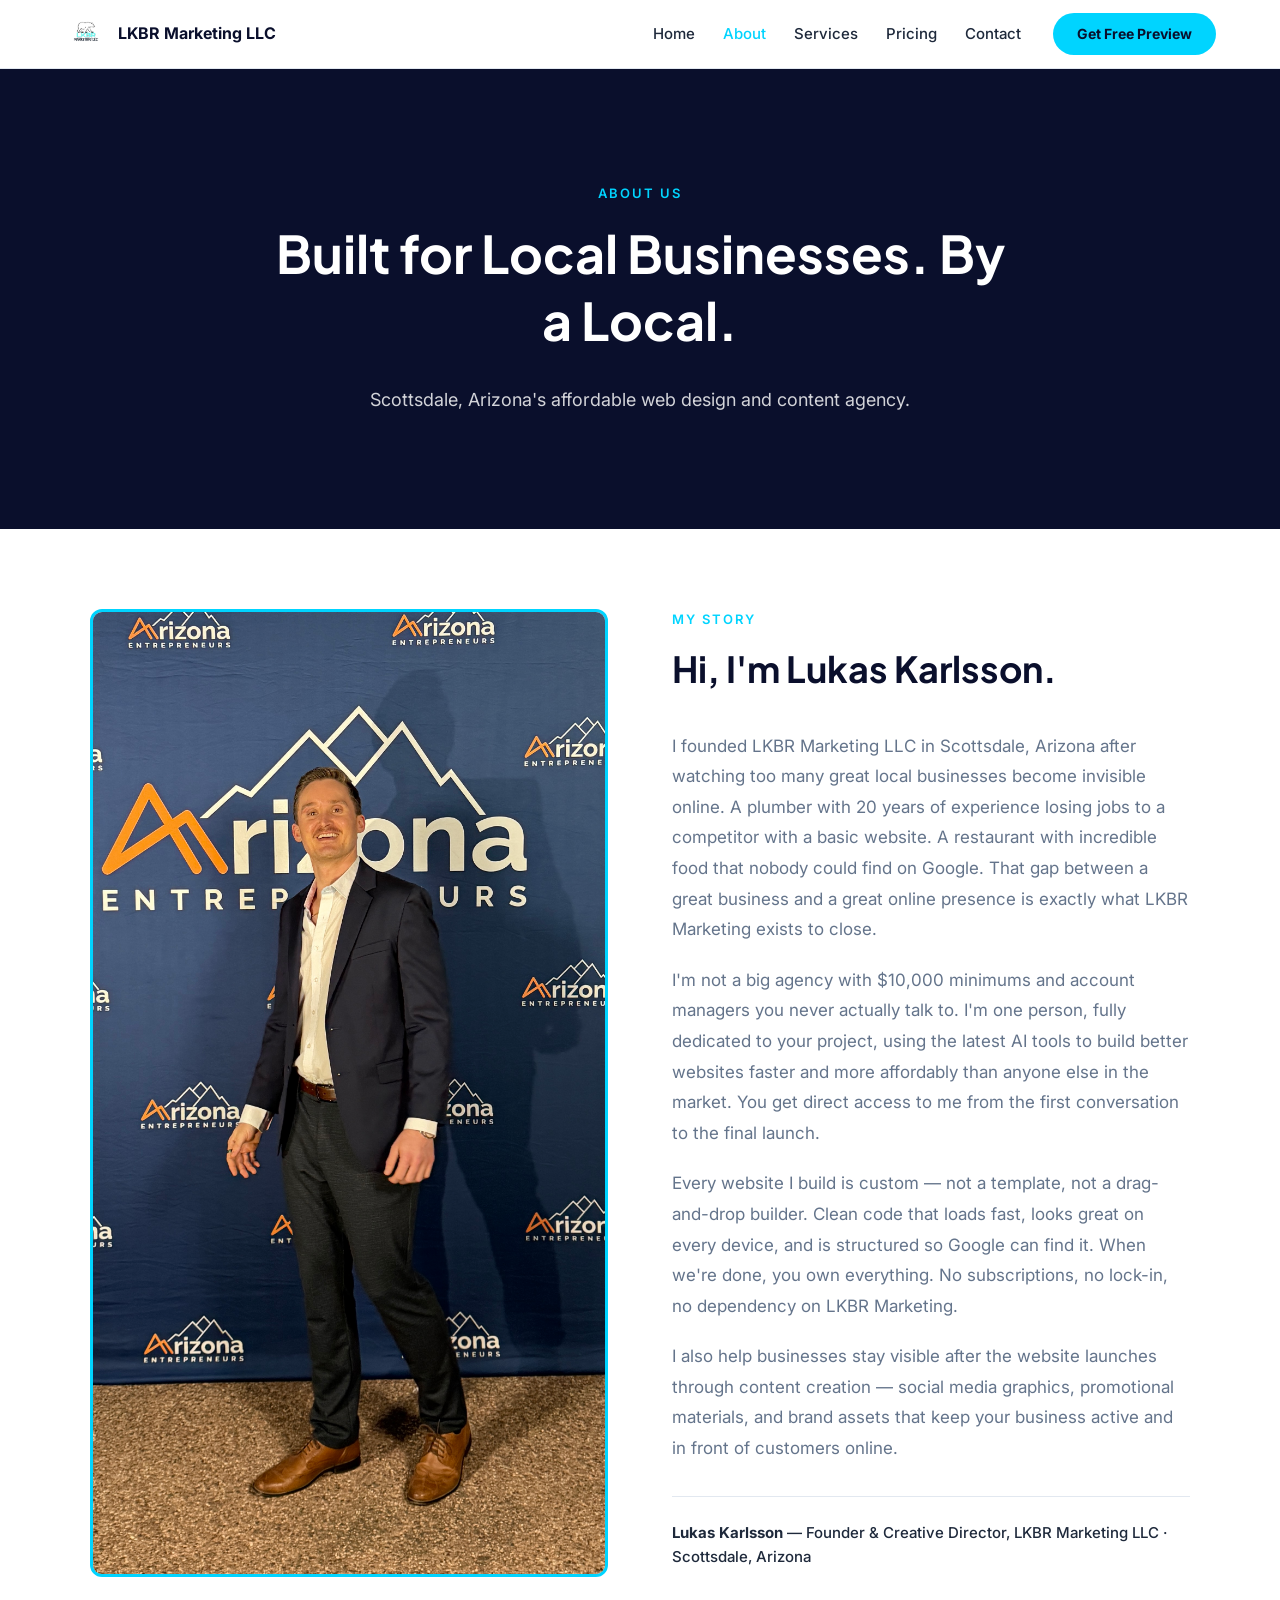
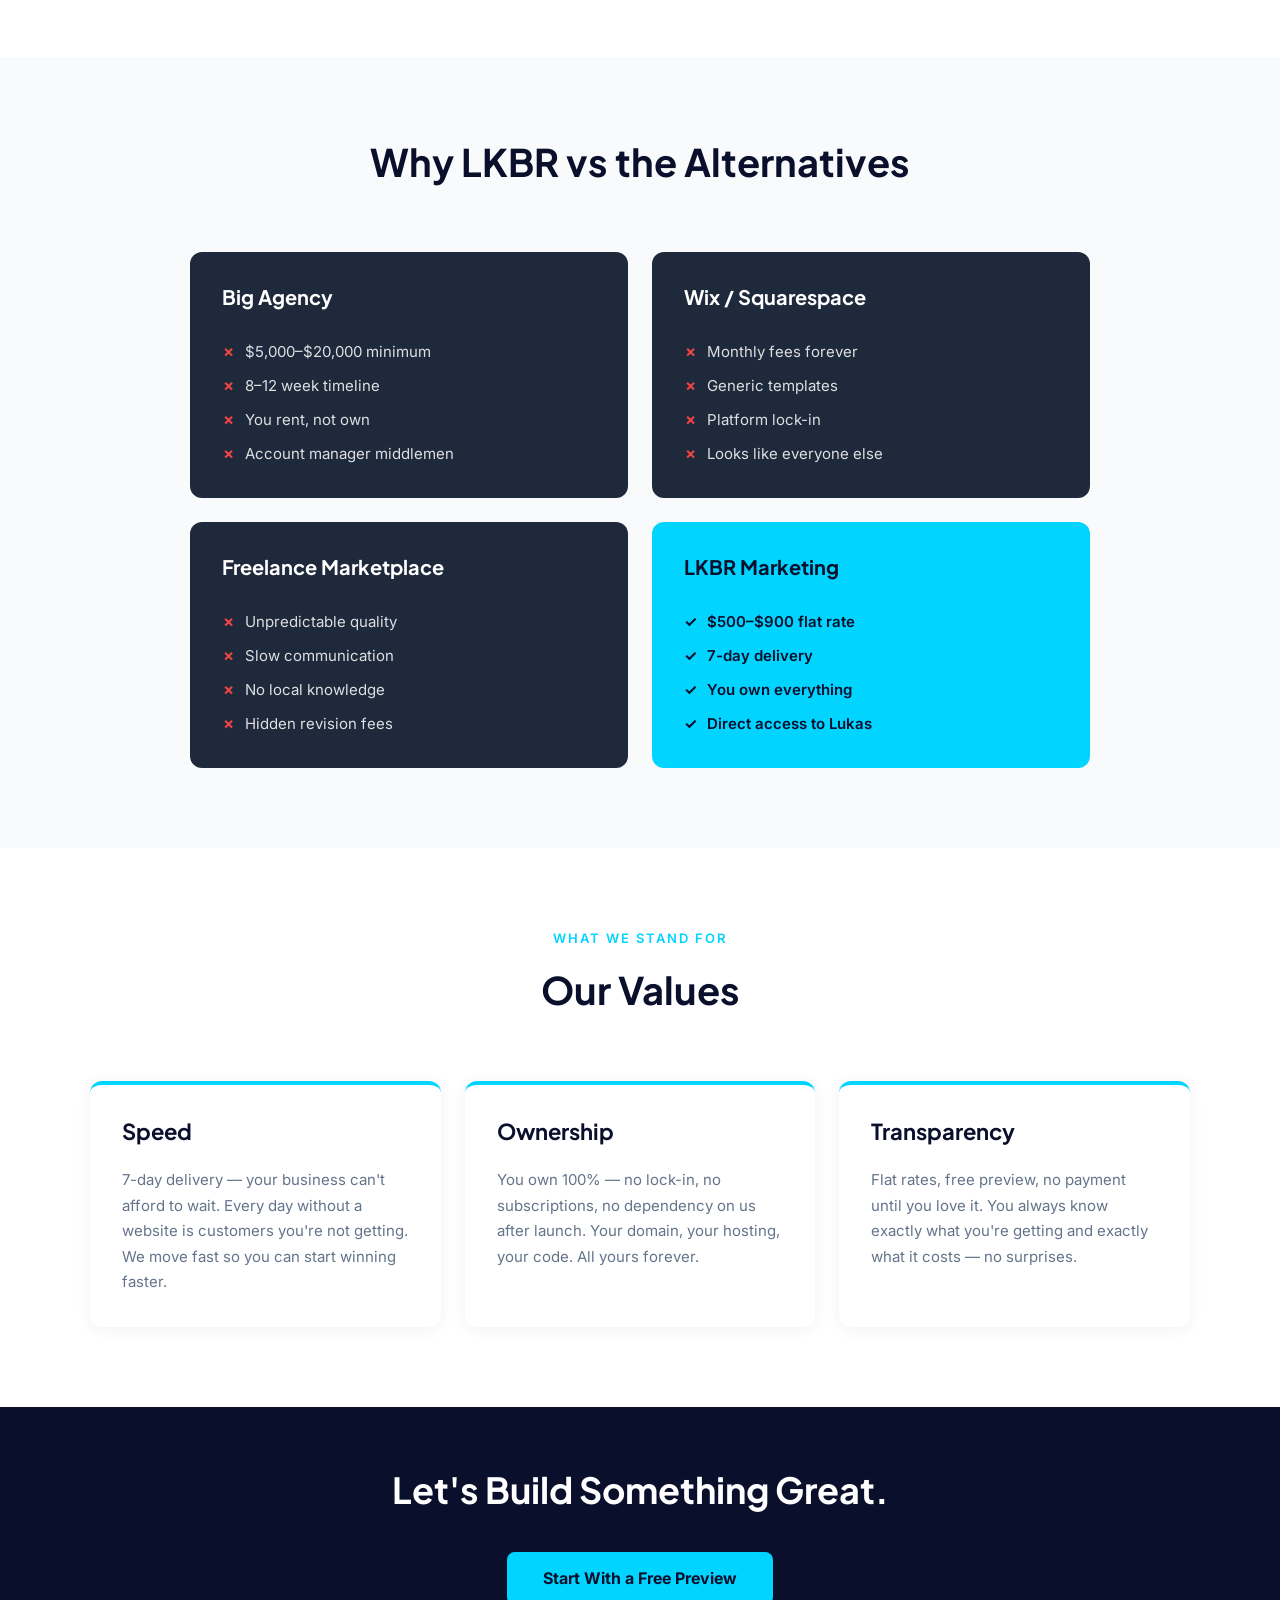
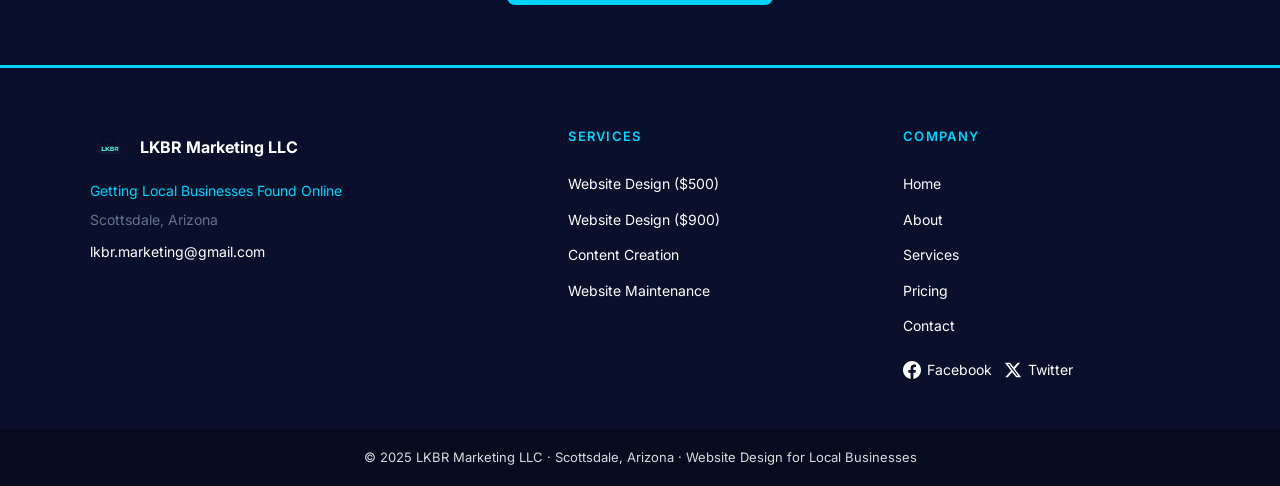
==== about.html @ f8eedea1 "LKBR Marketing site rebuild" ====
<!DOCTYPE html>
<html lang="en">
<head>
  <meta charset="UTF-8">
  <meta name="viewport" content="width=device-width, initial-scale=1.0">
  <title>About LKBR Marketing LLC | Lukas Karlsson | Website Designer Scottsdale AZ</title>
  <meta name="description" content="LKBR Marketing LLC is founded by Lukas Karlsson in Scottsdale AZ. We help local businesses get found online through professional website design starting at $500 and content creation services.">
  <meta name="keywords" content="website designer Scottsdale, local business website design Arizona, Lukas Karlsson LKBR Marketing, affordable website design small business">
  <link rel="preconnect" href="https://fonts.googleapis.com">
  <link rel="preconnect" href="https://fonts.gstatic.com" crossorigin>
  <link href="https://fonts.googleapis.com/css2?family=Plus+Jakarta+Sans:wght@700;800&family=Inter:wght@300;400;500;600;700&display=swap" rel="stylesheet">
  <link rel="stylesheet" href="style.css">
</head>
<body>

  <!-- NAV -->
  <nav class="nav">
    <div class="nav-inner">
      <a href="index.html" class="nav-brand">
        <img src="LKBR Marketing LLC Official Logo.png" height="44" alt="LKBR Marketing LLC Logo">
        <span>LKBR Marketing LLC</span>
      </a>
      <ul class="nav-links">
        <li><a href="index.html">Home</a></li>
        <li><a href="about.html">About</a></li>
        <li><a href="services.html">Services</a></li>
        <li><a href="pricing.html">Pricing</a></li>
        <li><a href="contact.html">Contact</a></li>
      </ul>
      <a href="contact.html" class="nav-cta">Get Free Preview</a>
      <button class="hamburger" aria-label="Open navigation menu">
        <span></span><span></span><span></span>
      </button>
    </div>
  </nav>

  <!-- MOBILE OVERLAY -->
  <div class="mobile-overlay" id="mobileOverlay" role="dialog" aria-modal="true">
    <button class="overlay-close" id="overlayClose" aria-label="Close menu">&times;</button>
    <ul class="overlay-links">
      <li><a href="index.html">Home</a></li>
      <li><a href="about.html">About</a></li>
      <li><a href="services.html">Services</a></li>
      <li><a href="pricing.html">Pricing</a></li>
      <li><a href="contact.html">Contact</a></li>
    </ul>
  </div>

  <!-- HERO -->
  <section class="hero-inner">
    <div class="hero-bg-img" style="background-image:url('https://images.unsplash.com/photo-1551288049-bebda4e38f71?w=1200&q=80');"></div>
    <div class="hero-content">
      <span class="eyebrow fade-in">About Us</span>
      <h1 class="fade-in">Built for Local Businesses. By a Local.</h1>
      <p class="hero-sub fade-in">Scottsdale, Arizona's affordable web design and content agency.</p>
    </div>
  </section>

  <!-- LUKAS STORY -->
  <section class="section-story">
    <div class="story-grid">
      <div class="fade-in">
        <img src="IMG_9711.jpg" alt="Lukas Karlsson — Founder of LKBR Marketing LLC, Scottsdale AZ" class="story-img">
      </div>
      <div class="story-content fade-in">
        <span class="eyebrow">My Story</span>
        <h2>Hi, I'm Lukas Karlsson.</h2>
        <p>I founded LKBR Marketing LLC in Scottsdale, Arizona after watching too many great local businesses become invisible online. A plumber with 20 years of experience losing jobs to a competitor with a basic website. A restaurant with incredible food that nobody could find on Google. That gap between a great business and a great online presence is exactly what LKBR Marketing exists to close.</p>
        <p>I'm not a big agency with $10,000 minimums and account managers you never actually talk to. I'm one person, fully dedicated to your project, using the latest AI tools to build better websites faster and more affordably than anyone else in the market. You get direct access to me from the first conversation to the final launch.</p>
        <p>Every website I build is custom &mdash; not a template, not a drag-and-drop builder. Clean code that loads fast, looks great on every device, and is structured so Google can find it. When we're done, you own everything. No subscriptions, no lock-in, no dependency on LKBR Marketing.</p>
        <p>I also help businesses stay visible after the website launches through content creation &mdash; social media graphics, promotional materials, and brand assets that keep your business active and in front of customers online.</p>
        <div class="story-byline">
          <strong>Lukas Karlsson</strong> &mdash; Founder &amp; Creative Director, LKBR Marketing LLC &middot; Scottsdale, Arizona
        </div>
      </div>
    </div>
  </section>

  <!-- WHY LKBR -->
  <section class="section-why">
    <div class="section-header fade-in">
      <h2>Why LKBR vs the Alternatives</h2>
    </div>
    <div class="why-grid">
      <div class="why-card why-card-dark fade-in">
        <h3>Big Agency</h3>
        <ul class="why-list">
          <li class="badge-x">$5,000&ndash;$20,000 minimum</li>
          <li class="badge-x">8&ndash;12 week timeline</li>
          <li class="badge-x">You rent, not own</li>
          <li class="badge-x">Account manager middlemen</li>
        </ul>
      </div>
      <div class="why-card why-card-dark fade-in">
        <h3>Wix / Squarespace</h3>
        <ul class="why-list">
          <li class="badge-x">Monthly fees forever</li>
          <li class="badge-x">Generic templates</li>
          <li class="badge-x">Platform lock-in</li>
          <li class="badge-x">Looks like everyone else</li>
        </ul>
      </div>
      <div class="why-card why-card-dark fade-in">
        <h3>Freelance Marketplace</h3>
        <ul class="why-list">
          <li class="badge-x">Unpredictable quality</li>
          <li class="badge-x">Slow communication</li>
          <li class="badge-x">No local knowledge</li>
          <li class="badge-x">Hidden revision fees</li>
        </ul>
      </div>
      <div class="why-card why-card-highlight fade-in">
        <h3>LKBR Marketing</h3>
        <ul class="why-list">
          <li class="badge-check">$500&ndash;$900 flat rate</li>
          <li class="badge-check">7-day delivery</li>
          <li class="badge-check">You own everything</li>
          <li class="badge-check">Direct access to Lukas</li>
        </ul>
      </div>
    </div>
  </section>

  <!-- VALUES -->
  <section class="section-values">
    <div class="section-header fade-in">
      <span class="eyebrow">What We Stand For</span>
      <h2 style="font-size:38px;color:var(--navy);">Our Values</h2>
    </div>
    <div class="values-grid">
      <div class="value-card fade-in">
        <h3>Speed</h3>
        <p>7-day delivery &mdash; your business can't afford to wait. Every day without a website is customers you're not getting. We move fast so you can start winning faster.</p>
      </div>
      <div class="value-card fade-in">
        <h3>Ownership</h3>
        <p>You own 100% &mdash; no lock-in, no subscriptions, no dependency on us after launch. Your domain, your hosting, your code. All yours forever.</p>
      </div>
      <div class="value-card fade-in">
        <h3>Transparency</h3>
        <p>Flat rates, free preview, no payment until you love it. You always know exactly what you're getting and exactly what it costs &mdash; no surprises.</p>
      </div>
    </div>
  </section>

  <!-- PAGE CTA -->
  <section class="section-page-cta">
    <h2 class="fade-in">Let's Build Something Great.</h2>
    <a href="contact.html" class="btn btn-primary fade-in" style="font-size:16px;padding:14px 36px;border-radius:8px;">Start With a Free Preview</a>
  </section>

  <!-- FOOTER -->
  <footer class="footer">
    <div class="footer-top">
      <div class="footer-inner">
        <div class="footer-col">
          <div class="footer-brand">
            <img src="LKBR Marketing LLC Official Logo.png" height="40" alt="LKBR Marketing LLC">
            <span>LKBR Marketing LLC</span>
          </div>
          <p class="footer-tagline">Getting Local Businesses Found Online</p>
          <p class="footer-location">Scottsdale, Arizona</p>
          <a href="mailto:lkbr.marketing@gmail.com" class="footer-email">lkbr.marketing@gmail.com</a>
        </div>
        <div class="footer-col">
          <h4 class="footer-heading">Services</h4>
          <ul class="footer-links">
            <li><a href="pricing.html">Website Design ($500)</a></li>
            <li><a href="pricing.html">Website Design ($900)</a></li>
            <li><a href="services.html">Content Creation</a></li>
            <li><a href="services.html">Website Maintenance</a></li>
          </ul>
        </div>
        <div class="footer-col">
          <h4 class="footer-heading">Company</h4>
          <ul class="footer-links">
            <li><a href="index.html">Home</a></li>
            <li><a href="about.html">About</a></li>
            <li><a href="services.html">Services</a></li>
            <li><a href="pricing.html">Pricing</a></li>
            <li><a href="contact.html">Contact</a></li>
          </ul>
          <div class="footer-social">
            <a href="https://facebook.com/lkbrmarketing" target="_blank" rel="noopener" class="social-link">
              <svg viewBox="0 0 24 24" aria-hidden="true"><path d="M24 12.073c0-6.627-5.373-12-12-12s-12 5.373-12 12c0 5.99 4.388 10.954 10.125 11.854v-8.385H7.078v-3.47h3.047V9.43c0-3.007 1.792-4.669 4.533-4.669 1.312 0 2.686.235 2.686.235v2.953H15.83c-1.491 0-1.956.925-1.956 1.874v2.25h3.328l-.532 3.47h-2.796v8.385C19.612 23.027 24 18.062 24 12.073z"/></svg>
              Facebook
            </a>
            <a href="https://twitter.com/lkbrmarketing" target="_blank" rel="noopener" class="social-link">
              <svg viewBox="0 0 24 24" aria-hidden="true"><path d="M18.244 2.25h3.308l-7.227 8.26 8.502 11.24H16.17l-5.214-6.817L4.99 21.75H1.68l7.73-8.835L1.254 2.25H8.08l4.713 6.231zm-1.161 17.52h1.833L7.084 4.126H5.117z"/></svg>
              Twitter
            </a>
          </div>
        </div>
      </div>
    </div>
    <div class="footer-bottom">
      <p>&copy; 2025 LKBR Marketing LLC &middot; Scottsdale, Arizona &middot; Website Design for Local Businesses</p>
    </div>
  </footer>

  <!-- BACK TO TOP -->
  <button class="back-to-top" aria-label="Back to top">&#8679;</button>

  <script src="script.js"></script>
</body>
</html>
---- style.css ----
/* ============================================================
   LKBR Marketing LLC — Main Stylesheet
   ============================================================ */

/* Google Fonts */
@import url('https://fonts.googleapis.com/css2?family=Plus+Jakarta+Sans:wght@700;800&family=Inter:wght@300;400;500;600;700&display=swap');

/* ============================================================
   CSS Custom Properties
   ============================================================ */
:root {
  --navy: #0a0f2c;
  --navy-dark: #060b1f;
  --cyan: #00d4ff;
  --cyan-dark: #00b8d9;
  --white: #ffffff;
  --light-gray: #f8fafc;
  --body-text: #1e293b;
  --muted: #64748b;
  --gold: #f59e0b;
  --green: #10b981;
  --border: #e2e8f0;
  --red: #ef4444;

  --font-heading: 'Plus Jakarta Sans', sans-serif;
  --font-body: 'Inter', sans-serif;

  --section-padding: 80px 24px;
  --section-padding-mobile: 48px 20px;
  --max-width: 1100px;
  --radius: 12px;
  --radius-sm: 8px;

  --transition: 0.2s ease;
  --transition-slow: 0.6s ease;
}

/* ============================================================
   Reset & Base
   ============================================================ */
*, *::before, *::after {
  box-sizing: border-box;
  margin: 0;
  padding: 0;
  -webkit-font-smoothing: antialiased;
}

html {
  scroll-behavior: smooth;
}

body {
  font-family: var(--font-body);
  color: var(--body-text);
  line-height: 1.6;
  -webkit-font-smoothing: antialiased;
  overflow-x: hidden;
}

body.nav-open {
  overflow: hidden;
}

img {
  max-width: 100%;
  display: block;
}

a {
  text-decoration: none;
  color: inherit;
}

ul {
  list-style: none;
}

button {
  cursor: pointer;
  border: none;
  background: none;
  font-family: inherit;
}

/* ============================================================
   Typography
   ============================================================ */
h1, h2, h3, h4, h5, h6 {
  font-family: var(--font-heading);
  font-weight: 700;
  line-height: 1.25;
  overflow: visible;
}

h1, h2, h3, h4 {
  overflow: visible !important;
  padding-bottom: 10px !important;
  line-height: 1.3 !important;
}

/* ============================================================
   Utilities
   ============================================================ */
.container {
  max-width: var(--max-width);
  margin: 0 auto;
  width: 100%;
}

.eyebrow {
  display: block;
  font-family: var(--font-body);
  font-size: 13px;
  font-weight: 600;
  letter-spacing: 0.15em;
  text-transform: uppercase;
  color: var(--cyan);
  margin-bottom: 16px;
}

.text-center { text-align: center; }

/* ============================================================
   Fade-in Animation
   ============================================================ */
.fade-in {
  opacity: 0;
  transform: translateY(30px);
  transition: opacity var(--transition-slow), transform var(--transition-slow);
}

.fade-in.visible {
  opacity: 1;
  transform: translateY(0);
}

/* ============================================================
   Buttons
   ============================================================ */
.btn {
  display: inline-flex;
  align-items: center;
  justify-content: center;
  gap: 8px;
  font-family: var(--font-body);
  font-weight: 700;
  font-size: 15px;
  padding: 12px 28px;
  border-radius: 50px;
  border: none;
  cursor: pointer;
  transition: background var(--transition), transform var(--transition), color var(--transition);
  white-space: nowrap;
}

.btn:hover {
  transform: scale(1.02);
}

.btn-primary {
  background: var(--cyan);
  color: var(--navy);
}

.btn-primary:hover {
  background: var(--cyan-dark);
}

.btn-outline-white {
  background: transparent;
  color: var(--white);
  border: 2px solid var(--white);
}

.btn-outline-white:hover {
  background: rgba(255,255,255,0.1);
}

.btn-dark {
  background: var(--navy);
  color: var(--white);
}

.btn-dark:hover {
  background: #151c40;
}

.btn-gold {
  background: var(--gold);
  color: var(--navy);
}

.btn-gold:hover {
  background: #d97706;
}

.btn-block {
  display: flex;
  width: 100%;
  border-radius: var(--radius-sm);
  padding: 14px 24px;
}

/* ============================================================
   Navigation
   ============================================================ */
.nav {
  position: sticky;
  top: 0;
  z-index: 1000;
  background: var(--white);
  border-bottom: 1px solid var(--border);
}

.nav-inner {
  max-width: 1200px;
  margin: 0 auto;
  padding: 0 24px;
  height: 68px;
  display: flex;
  align-items: center;
  gap: 32px;
}

.nav-brand {
  display: flex;
  align-items: center;
  gap: 10px;
  flex-shrink: 0;
  text-decoration: none;
}

.nav-brand img {
  height: 44px;
  width: auto;
  object-fit: contain;
}

.nav-brand span {
  font-family: var(--font-body);
  font-weight: 700;
  font-size: 16px;
  color: var(--navy);
  white-space: nowrap;
}

.nav-links {
  display: flex;
  align-items: center;
  gap: 28px;
  margin-left: auto;
  list-style: none;
}

.nav-links a {
  font-size: 15px;
  font-weight: 500;
  color: var(--body-text);
  transition: color var(--transition);
  position: relative;
}

.nav-links a:hover,
.nav-links a.active {
  color: var(--cyan);
}

.nav-cta {
  background: var(--cyan);
  color: var(--navy);
  font-weight: 700;
  font-size: 14px;
  padding: 10px 24px;
  border-radius: 50px;
  transition: background var(--transition), transform var(--transition);
  flex-shrink: 0;
  white-space: nowrap;
}

.nav-cta:hover {
  background: var(--cyan-dark);
  transform: scale(1.02);
}

.hamburger {
  display: none;
  flex-direction: column;
  gap: 5px;
  padding: 4px;
  cursor: pointer;
  margin-left: auto;
  background: none;
  border: none;
}

.hamburger span {
  display: block;
  width: 24px;
  height: 2px;
  background: var(--navy);
  border-radius: 2px;
  transition: var(--transition);
}

/* ============================================================
   Mobile Overlay
   ============================================================ */
.mobile-overlay {
  position: fixed;
  inset: 0;
  background: var(--navy);
  z-index: 9999;
  display: flex;
  flex-direction: column;
  align-items: center;
  justify-content: center;
  opacity: 0;
  pointer-events: none;
  transition: opacity 0.3s ease;
}

.mobile-overlay.open {
  opacity: 1;
  pointer-events: all;
}

.overlay-close {
  position: absolute;
  top: 24px;
  right: 24px;
  color: var(--white);
  font-size: 28px;
  background: none;
  border: none;
  cursor: pointer;
  line-height: 1;
  font-family: var(--font-body);
  padding: 8px;
  transition: opacity var(--transition);
}

.overlay-close:hover {
  opacity: 0.7;
}

.overlay-links {
  list-style: none;
  display: flex;
  flex-direction: column;
  align-items: center;
  gap: 32px;
}

.overlay-links a {
  font-family: var(--font-heading);
  font-size: 28px;
  font-weight: 700;
  color: var(--white);
  text-decoration: none;
  transition: color var(--transition);
}

.overlay-links a:hover {
  color: var(--cyan);
}

/* ============================================================
   Footer
   ============================================================ */
.footer {
  background: var(--navy);
}

.footer-top {
  border-top: 3px solid var(--cyan);
  padding: 60px 24px 48px;
}

.footer-inner {
  max-width: var(--max-width);
  margin: 0 auto;
  display: grid;
  grid-template-columns: 1.5fr 1fr 1fr;
  gap: 48px;
}

.footer-brand {
  display: flex;
  align-items: center;
  gap: 10px;
  margin-bottom: 12px;
}

.footer-brand img {
  height: 40px;
  width: auto;
  object-fit: contain;
}

.footer-brand span {
  font-family: var(--font-body);
  font-weight: 700;
  color: var(--white);
  font-size: 16px;
}

.footer-tagline {
  color: var(--cyan);
  font-size: 14px;
  margin-bottom: 6px;
}

.footer-location {
  color: var(--muted);
  font-size: 14px;
  margin-bottom: 8px;
}

.footer-email {
  color: var(--white);
  font-size: 14px;
  transition: color var(--transition);
}

.footer-email:hover {
  color: var(--cyan);
}

.footer-heading {
  font-family: var(--font-body);
  font-size: 13px;
  font-weight: 600;
  letter-spacing: 0.1em;
  text-transform: uppercase;
  color: var(--cyan);
  margin-bottom: 16px;
}

.footer-links {
  list-style: none;
  display: flex;
  flex-direction: column;
  gap: 10px;
}

.footer-links a {
  color: var(--white);
  font-size: 14px;
  transition: color var(--transition);
}

.footer-links a:hover {
  color: var(--cyan);
}

.footer-social {
  display: flex;
  gap: 12px;
  margin-top: 20px;
}

.social-link {
  display: flex;
  align-items: center;
  gap: 6px;
  color: var(--white);
  font-size: 14px;
  transition: color var(--transition);
}

.social-link:hover {
  color: var(--cyan);
}

.social-link svg {
  width: 18px;
  height: 18px;
  fill: currentColor;
}

.footer-bottom {
  background: var(--navy-dark);
  padding: 18px 24px;
  text-align: center;
}

.footer-bottom p {
  color: var(--white);
  font-size: 13px;
  opacity: 0.85;
}

/* ============================================================
   Back to Top
   ============================================================ */
.back-to-top {
  position: fixed;
  bottom: 32px;
  right: 32px;
  width: 44px;
  height: 44px;
  background: var(--cyan);
  border-radius: 50%;
  display: flex;
  align-items: center;
  justify-content: center;
  cursor: pointer;
  opacity: 0;
  pointer-events: none;
  transition: opacity 0.3s, transform var(--transition);
  z-index: 999;
  border: none;
  color: var(--navy);
  font-size: 20px;
  box-shadow: 0 4px 16px rgba(0,212,255,0.4);
}

.back-to-top.visible {
  opacity: 1;
  pointer-events: auto;
}

.back-to-top:hover {
  transform: translateY(-3px);
}

/* ============================================================
   Hero — Home (100vh)
   ============================================================ */
.hero-home {
  min-height: 100vh;
  display: flex;
  align-items: center;
  justify-content: center;
  position: relative;
  overflow: visible;
}

.hero-home .hero-bg {
  position: absolute;
  inset: 0;
  background-image: url('https://images.unsplash.com/photo-1460925895917-afdab827c52f?w=1600&q=80');
  background-size: cover;
  background-position: center;
  z-index: 0;
}

.hero-home .hero-overlay {
  position: absolute;
  inset: 0;
  background: rgba(10, 15, 44, 0.75);
  z-index: 1;
}

.hero-home .hero-content {
  position: relative;
  z-index: 2;
  max-width: 800px;
  text-align: center;
  padding: 0 24px 20px;
  width: 100%;
  overflow: visible;
}

.hero-home h1 {
  font-size: 58px;
  color: var(--white);
  line-height: 1.3;
  margin-bottom: 24px;
  overflow: visible;
  padding-bottom: 10px;
}

.hero-home .hero-sub {
  font-size: 20px;
  color: var(--white);
  line-height: 1.7;
  max-width: 600px;
  margin: 0 auto 36px;
  opacity: 0.92;
}

.hero-buttons {
  display: flex;
  gap: 16px;
  justify-content: center;
  flex-wrap: wrap;
  margin-bottom: 40px;
}

.hero-trust {
  display: flex;
  gap: 24px;
  justify-content: center;
  flex-wrap: wrap;
}

.trust-item {
  display: flex;
  align-items: center;
  gap: 6px;
  color: var(--white);
  font-size: 14px;
  opacity: 0.9;
}

.trust-item::before {
  content: '✓';
  color: var(--cyan);
  font-weight: 700;
  font-size: 15px;
}

/* ============================================================
   Hero — Inner Pages (460px)
   ============================================================ */
.hero-inner {
  height: 460px;
  display: flex;
  align-items: center;
  justify-content: center;
  position: relative;
  overflow: visible;
  background: var(--navy);
}

.hero-inner .hero-bg-img {
  position: absolute;
  inset: 0;
  background-size: cover;
  background-position: center;
  z-index: 0;
  opacity: 0.15;
}

.hero-inner .hero-dot-pattern {
  position: absolute;
  inset: 0;
  z-index: 0;
  background-image: radial-gradient(circle, rgba(0,212,255,0.25) 1px, transparent 1px);
  background-size: 32px 32px;
}

.hero-inner .hero-content {
  position: relative;
  z-index: 2;
  text-align: center;
  padding: 0 24px;
  max-width: 800px;
  width: 100%;
}

.hero-inner h1 {
  font-size: 52px;
  color: var(--white);
  margin-bottom: 20px;
}

.hero-inner .hero-sub {
  font-size: 18px;
  color: rgba(255,255,255,0.82);
  line-height: 1.7;
  max-width: 640px;
  margin: 0 auto;
}

/* ============================================================
   Problem Section
   ============================================================ */
.section-problem {
  background: var(--white);
  padding: var(--section-padding);
}

.problem-grid {
  max-width: var(--max-width);
  margin: 0 auto;
  display: grid;
  grid-template-columns: 1fr 1fr;
  gap: 64px;
  align-items: center;
}

.problem-headline {
  font-size: 38px;
  color: var(--navy);
  margin-bottom: 24px;
}

.problem-text {
  color: var(--muted);
  font-size: 17px;
  line-height: 1.8;
  margin-bottom: 18px;
}

.problem-cards {
  display: flex;
  flex-direction: column;
  gap: 16px;
}

.problem-card {
  background: var(--white);
  border-left: 4px solid var(--cyan);
  padding: 20px 24px;
  border-radius: var(--radius-sm);
  box-shadow: 0 2px 12px rgba(0,0,0,0.06);
}

.problem-card strong {
  display: block;
  color: var(--body-text);
  font-size: 16px;
  margin-bottom: 6px;
}

.problem-card p {
  color: var(--muted);
  font-size: 15px;
  line-height: 1.6;
}

/* ============================================================
   Services Section (Home)
   ============================================================ */
.section-services {
  background: var(--light-gray);
  padding: var(--section-padding);
}

.section-header {
  text-align: center;
  margin-bottom: 56px;
}

.section-header h2 {
  font-size: 42px;
  color: var(--navy);
  margin-bottom: 16px;
}

.section-header p {
  color: var(--muted);
  font-size: 18px;
  max-width: 600px;
  margin: 0 auto;
  line-height: 1.7;
}

.service-cards {
  max-width: var(--max-width);
  margin: 0 auto;
  display: grid;
  grid-template-columns: 1fr 1fr;
  gap: 32px;
}

.service-card {
  background: var(--white);
  border: 1px solid var(--border);
  border-radius: var(--radius);
  padding: 40px;
  display: flex;
  flex-direction: column;
}

.service-card-cyan {
  border-top: 4px solid var(--cyan);
}

.service-card-gold {
  border-top: 4px solid var(--gold);
}

.service-icon {
  width: 56px;
  height: 56px;
  margin-bottom: 24px;
  display: flex;
  align-items: center;
  justify-content: center;
}

.icon-laptop {
  width: 48px;
  height: 36px;
  border: 3px solid var(--cyan);
  border-radius: 4px;
  position: relative;
  background: transparent;
}

.icon-laptop::after {
  content: '';
  position: absolute;
  bottom: -10px;
  left: 50%;
  transform: translateX(-50%);
  width: 60px;
  height: 6px;
  background: var(--cyan);
  border-radius: 3px;
}

.icon-pencil {
  width: 8px;
  height: 44px;
  background: var(--gold);
  border-radius: 4px 4px 2px 2px;
  position: relative;
  transform: rotate(-30deg);
}

.icon-pencil::after {
  content: '';
  position: absolute;
  bottom: -8px;
  left: 50%;
  transform: translateX(-50%);
  border-left: 4px solid transparent;
  border-right: 4px solid transparent;
  border-top: 10px solid var(--gold);
}

.service-card h3 {
  font-size: 26px;
  color: var(--navy);
  margin-bottom: 16px;
}

.service-card .service-desc {
  color: var(--muted);
  font-size: 16px;
  line-height: 1.7;
  margin-bottom: 24px;
}

.check-list {
  list-style: none;
  display: flex;
  flex-direction: column;
  gap: 10px;
  margin-bottom: 28px;
  flex: 1;
}

.check-list li {
  display: flex;
  align-items: flex-start;
  gap: 10px;
  font-size: 15px;
  color: var(--body-text);
  line-height: 1.5;
}

.check-list li::before {
  content: '✓';
  color: var(--cyan);
  font-weight: 700;
  font-size: 14px;
  flex-shrink: 0;
  margin-top: 1px;
}

.check-list.gold-checks li::before {
  color: var(--gold);
}

.price-box {
  background: var(--navy);
  border-radius: var(--radius-sm);
  padding: 16px 24px;
  margin-bottom: 20px;
  text-align: center;
}

.price-box .price-label {
  color: var(--muted);
  font-size: 13px;
  margin-bottom: 4px;
}

.price-box .price-num {
  font-family: var(--font-heading);
  font-size: 32px;
  font-weight: 700;
  color: var(--cyan);
  line-height: 1;
}

.price-box .price-note {
  color: rgba(255,255,255,0.7);
  font-size: 13px;
  margin-top: 4px;
}

.content-note {
  background: #fefce8;
  border: 1px solid var(--gold);
  border-radius: var(--radius-sm);
  padding: 16px;
  margin-bottom: 20px;
  color: #92400e;
  font-size: 14px;
  line-height: 1.6;
}

/* ============================================================
   How It Works
   ============================================================ */
.section-how {
  background: var(--navy);
  padding: var(--section-padding);
}

.section-how .section-header h2 {
  color: var(--white);
}

.section-how .section-header p {
  color: var(--muted);
}

.steps-grid {
  max-width: var(--max-width);
  margin: 0 auto;
  display: grid;
  grid-template-columns: repeat(4, 1fr);
  gap: 24px;
}

.step-card {
  background: rgba(255,255,255,0.05);
  border: 1px solid rgba(0,212,255,0.2);
  border-radius: var(--radius);
  padding: 32px;
  text-align: center;
}

.step-num {
  font-family: var(--font-heading);
  font-size: 48px;
  font-weight: 700;
  color: var(--cyan);
  line-height: 1;
  margin-bottom: 16px;
}

.step-card h3 {
  font-size: 18px;
  color: var(--white);
  margin-bottom: 12px;
}

.step-card p {
  font-size: 15px;
  color: var(--muted);
  line-height: 1.6;
}

.how-note {
  text-align: center;
  margin-top: 40px;
  color: var(--white);
  font-style: italic;
  font-size: 16px;
  opacity: 0.85;
}

/* ============================================================
   Stats / Results
   ============================================================ */
.section-stats {
  background: var(--white);
  padding: var(--section-padding);
}

.stats-grid {
  max-width: 900px;
  margin: 0 auto;
  display: grid;
  grid-template-columns: repeat(4, 1fr);
  gap: 24px;
}

.stat-card {
  background: var(--light-gray);
  border-radius: var(--radius);
  padding: 32px 24px;
  text-align: center;
}

.stat-num {
  font-family: var(--font-heading);
  font-size: 48px;
  font-weight: 700;
  color: var(--cyan);
  line-height: 1;
  margin-bottom: 8px;
}

.stat-label {
  font-weight: 700;
  font-size: 16px;
  color: var(--navy);
  margin-bottom: 4px;
}

.stat-sub {
  font-size: 14px;
  color: var(--muted);
}

/* ============================================================
   About Strip (Home)
   ============================================================ */
.section-about-strip {
  background: var(--light-gray);
  padding: var(--section-padding);
}

.about-strip-grid {
  max-width: var(--max-width);
  margin: 0 auto;
  display: grid;
  grid-template-columns: 420px 1fr;
  gap: 60px;
  align-items: center;
}

.about-strip-img {
  width: 100%;
  max-width: 420px;
  border-radius: var(--radius);
  border: 3px solid var(--cyan);
  object-fit: cover;
  aspect-ratio: 4/5;
}

.about-strip-content h2 {
  font-size: 36px;
  color: var(--navy);
  margin-bottom: 20px;
}

.about-strip-content p {
  color: var(--muted);
  font-size: 17px;
  line-height: 1.8;
  margin-bottom: 24px;
}

.about-strip-checks {
  list-style: none;
  display: flex;
  flex-direction: column;
  gap: 10px;
  margin-bottom: 28px;
}

.about-strip-checks li {
  display: flex;
  align-items: center;
  gap: 10px;
  font-size: 15px;
  color: var(--body-text);
  font-weight: 500;
}

.about-strip-checks li::before {
  content: '✓';
  color: var(--cyan);
  font-weight: 700;
  font-size: 15px;
}

.link-arrow {
  color: var(--cyan);
  font-weight: 600;
  font-size: 15px;
  display: inline-flex;
  align-items: center;
  gap: 6px;
  transition: gap var(--transition);
}

.link-arrow:hover {
  gap: 10px;
}

/* ============================================================
   Testimonials
   ============================================================ */
.section-testimonials {
  background: var(--navy);
  padding: var(--section-padding);
}

.section-testimonials .section-header h2 {
  color: var(--white);
}

.testimonials-grid {
  max-width: var(--max-width);
  margin: 0 auto;
  display: grid;
  grid-template-columns: repeat(3, 1fr);
  gap: 24px;
}

.testimonial-card {
  background: rgba(255,255,255,0.06);
  border: 1px solid rgba(255,255,255,0.1);
  border-radius: var(--radius);
  padding: 32px;
  display: flex;
  flex-direction: column;
}

.stars {
  color: var(--gold);
  font-size: 18px;
  margin-bottom: 16px;
  letter-spacing: 2px;
}

.testimonial-quote {
  color: var(--white);
  font-style: italic;
  font-size: 16px;
  line-height: 1.7;
  flex: 1;
  margin-bottom: 24px;
}

.testimonial-author {
  display: flex;
  align-items: center;
  gap: 14px;
}

.author-avatar {
  width: 44px;
  height: 44px;
  border-radius: 50%;
  background: var(--cyan);
  display: flex;
  align-items: center;
  justify-content: center;
  font-family: var(--font-heading);
  font-weight: 700;
  font-size: 18px;
  color: var(--navy);
  flex-shrink: 0;
}

.author-name {
  font-weight: 700;
  color: var(--white);
  font-size: 15px;
}

.author-biz {
  color: var(--muted);
  font-size: 13px;
}

/* ============================================================
   Final CTA
   ============================================================ */
.section-final-cta {
  background: var(--cyan);
  padding: var(--section-padding);
  text-align: center;
}

.section-final-cta h2 {
  font-size: 42px;
  color: var(--navy);
  margin-bottom: 16px;
}

.section-final-cta p {
  color: var(--navy);
  font-size: 18px;
  margin-bottom: 36px;
  line-height: 1.6;
  max-width: 600px;
  margin-left: auto;
  margin-right: auto;
}

.section-final-cta .btn-hero {
  background: var(--navy);
  color: var(--white);
  font-size: 18px;
  padding: 18px 48px;
  border-radius: 50px;
  font-weight: 700;
  transition: background var(--transition), transform var(--transition);
}

.section-final-cta .btn-hero:hover {
  background: #151c40;
  transform: scale(1.02);
}

/* ============================================================
   About Page — Story
   ============================================================ */
.section-story {
  background: var(--white);
  padding: var(--section-padding);
}

.story-grid {
  max-width: var(--max-width);
  margin: 0 auto;
  display: grid;
  grid-template-columns: 1fr 1fr;
  gap: 64px;
  align-items: start;
}

.story-img {
  width: 100%;
  border-radius: var(--radius);
  border: 3px solid var(--cyan);
  object-fit: cover;
  min-height: 500px;
}

.story-content h2 {
  font-size: 36px;
  color: var(--navy);
  margin-bottom: 28px;
}

.story-content p {
  color: var(--muted);
  font-size: 17px;
  line-height: 1.8;
  margin-bottom: 20px;
}

.story-byline {
  margin-top: 32px;
  padding-top: 24px;
  border-top: 1px solid var(--border);
  font-size: 15px;
  color: var(--body-text);
  font-weight: 500;
}

/* ============================================================
   Why LKBR Section
   ============================================================ */
.section-why {
  background: var(--light-gray);
  padding: var(--section-padding);
}

.section-why .section-header h2 {
  font-size: 38px;
}

.why-grid {
  max-width: 900px;
  margin: 0 auto;
  display: grid;
  grid-template-columns: 1fr 1fr;
  gap: 24px;
}

.why-card {
  border-radius: var(--radius);
  padding: 32px;
}

.why-card-dark {
  background: var(--body-text);
  color: var(--white);
}

.why-card-highlight {
  background: var(--cyan);
  color: var(--navy);
}

.why-card h3 {
  font-size: 20px;
  margin-bottom: 20px;
}

.why-card-dark h3 { color: var(--white); }
.why-card-highlight h3 { color: var(--navy); }

.why-list {
  list-style: none;
  display: flex;
  flex-direction: column;
  gap: 10px;
}

.why-list li {
  display: flex;
  align-items: center;
  gap: 10px;
  font-size: 15px;
}

.why-card-dark .why-list li { color: rgba(255,255,255,0.85); }
.why-card-highlight .why-list li { color: var(--navy); font-weight: 600; }

.badge-x::before {
  content: '✗';
  color: var(--red);
  font-weight: 700;
  flex-shrink: 0;
}

.badge-check::before {
  content: '✓';
  color: var(--navy);
  font-weight: 700;
  flex-shrink: 0;
}

/* ============================================================
   Values Section
   ============================================================ */
.section-values {
  background: var(--white);
  padding: var(--section-padding);
}

.values-grid {
  max-width: var(--max-width);
  margin: 0 auto;
  display: grid;
  grid-template-columns: repeat(3, 1fr);
  gap: 24px;
}

.value-card {
  background: var(--white);
  border-top: 4px solid var(--cyan);
  border-radius: var(--radius);
  padding: 32px;
  box-shadow: 0 2px 16px rgba(0,0,0,0.06);
}

.value-card h3 {
  font-size: 22px;
  color: var(--navy);
  margin-bottom: 12px;
}

.value-card p {
  color: var(--muted);
  font-size: 15px;
  line-height: 1.7;
}

/* ============================================================
   Page-level Dark CTA
   ============================================================ */
.section-page-cta {
  background: var(--navy);
  padding: 60px 24px;
  text-align: center;
}

.section-page-cta h2 {
  font-size: 36px;
  color: var(--white);
  margin-bottom: 28px;
}

/* ============================================================
   Services Page Sections
   ============================================================ */
.section-service-detail {
  padding: var(--section-padding);
}

.section-service-detail.alt {
  background: var(--light-gray);
}

.service-detail-grid {
  max-width: var(--max-width);
  margin: 0 auto;
  display: grid;
  grid-template-columns: 1fr 1fr;
  gap: 60px;
  align-items: center;
}

.service-detail-grid.reversed {
  direction: rtl;
}

.service-detail-grid.reversed > * {
  direction: ltr;
}

.service-detail-img {
  width: 100%;
  border-radius: var(--radius);
  object-fit: cover;
  min-height: 400px;
}

.service-detail-content {
  display: flex;
  flex-direction: column;
}

.service-detail-content h2 {
  font-size: 36px;
  color: var(--navy);
  margin-bottom: 20px;
}

.service-detail-content .service-desc {
  color: var(--muted);
  font-size: 17px;
  line-height: 1.8;
  margin-bottom: 28px;
}

.pricing-card-inline {
  background: var(--navy);
  border-radius: var(--radius);
  padding: 28px;
  margin-bottom: 24px;
}

.pricing-card-inline .price-tier {
  display: flex;
  justify-content: space-between;
  align-items: center;
  padding: 12px 0;
  border-bottom: 1px solid rgba(255,255,255,0.1);
}

.pricing-card-inline .price-tier:last-child {
  border-bottom: none;
  padding-bottom: 0;
}

.pricing-card-inline .tier-name {
  color: var(--white);
  font-weight: 700;
  font-size: 16px;
}

.pricing-card-inline .tier-desc {
  color: var(--muted);
  font-size: 13px;
  margin-top: 2px;
}

.pricing-card-inline .tier-price {
  font-family: var(--font-heading);
  font-size: 36px;
  font-weight: 700;
  color: var(--cyan);
}

.content-note-yellow {
  background: #fefce8;
  border-left: 4px solid var(--gold);
  padding: 16px;
  border-radius: 4px;
  color: #92400e;
  font-size: 14px;
  line-height: 1.7;
  font-style: italic;
  margin-bottom: 24px;
}

/* ============================================================
   Maintenance Section
   ============================================================ */
.section-maintenance {
  background: var(--navy);
  padding: var(--section-padding);
  text-align: center;
}

.section-maintenance h2 {
  font-size: 36px;
  color: var(--white);
  margin-bottom: 16px;
}

.section-maintenance p {
  color: var(--muted);
  font-size: 17px;
  line-height: 1.7;
  max-width: 700px;
  margin: 0 auto 48px;
}

.maintenance-cards {
  max-width: 800px;
  margin: 0 auto 40px;
  display: grid;
  grid-template-columns: repeat(3, 1fr);
  gap: 24px;
}

.maintenance-card {
  background: var(--white);
  border-radius: var(--radius);
  padding: 28px 24px;
  text-align: center;
}

.maintenance-card h3 {
  font-size: 18px;
  color: var(--navy);
  margin-bottom: 8px;
}

.maintenance-card p {
  font-size: 14px;
  color: var(--muted);
  line-height: 1.6;
  margin-bottom: 0;
}

/* ============================================================
   Pricing Page — Cards
   ============================================================ */
.section-pricing {
  background: var(--white);
  padding: var(--section-padding);
}

.pricing-cards {
  max-width: var(--max-width);
  margin: 0 auto;
  display: grid;
  grid-template-columns: repeat(3, 1fr);
  gap: 24px;
  align-items: start;
}

.pricing-card {
  border-radius: 16px;
  padding: 40px;
  display: flex;
  flex-direction: column;
  border: 2px solid var(--border);
  position: relative;
  background: var(--white);
}

.pricing-card.featured {
  border: 3px solid var(--cyan);
}

.most-popular-badge {
  position: absolute;
  top: -14px;
  left: 50%;
  transform: translateX(-50%);
  background: var(--cyan);
  color: var(--navy);
  font-weight: 700;
  font-size: 13px;
  padding: 6px 20px;
  border-radius: 50px;
  white-space: nowrap;
}

.pricing-card h3 {
  font-size: 22px;
  color: var(--navy);
  margin-bottom: 8px;
}

.pricing-card .card-desc {
  color: var(--muted);
  font-size: 15px;
  line-height: 1.5;
  margin-bottom: 24px;
}

.pricing-divider {
  height: 1px;
  background: var(--border);
  margin-bottom: 24px;
}

.price-main {
  margin-bottom: 8px;
}

.price-amount {
  font-family: var(--font-heading);
  font-size: 56px;
  font-weight: 700;
  color: var(--navy);
  line-height: 1;
}

.price-period {
  color: var(--muted);
  font-size: 14px;
  margin-top: 4px;
}

.price-green {
  color: var(--green);
  font-size: 13px;
  font-weight: 700;
  margin-bottom: 20px;
}

.pill-badge {
  display: inline-block;
  padding: 6px 16px;
  border-radius: 50px;
  font-size: 13px;
  font-weight: 700;
  margin-bottom: 20px;
}

.pill-cyan {
  background: rgba(0,212,255,0.15);
  color: var(--cyan);
}

.pill-gold {
  background: rgba(245,158,11,0.15);
  color: var(--gold);
}

.pricing-card .check-list {
  flex: 1;
}

.pricing-card .check-list li {
  font-size: 15px;
  line-height: 1.8;
}

.card-btn {
  margin-top: auto;
  display: flex;
  width: 100%;
  border-radius: var(--radius-sm);
  padding: 16px 24px;
  font-weight: 700;
  font-size: 15px;
  justify-content: center;
  transition: background var(--transition), transform var(--transition);
  text-decoration: none;
}

.card-btn:hover {
  transform: scale(1.01);
}

.card-btn-cyan {
  background: var(--cyan);
  color: var(--navy);
}

.card-btn-cyan:hover {
  background: var(--cyan-dark);
}

.card-btn-dark {
  background: var(--navy);
  color: var(--white);
}

.card-btn-dark:hover {
  background: #151c40;
}

.card-btn-gold {
  background: var(--gold);
  color: var(--navy);
}

.card-btn-gold:hover {
  background: #d97706;
}

/* ============================================================
   Included Section (Pricing)
   ============================================================ */
.section-included {
  background: var(--light-gray);
  padding: var(--section-padding);
}

.section-included h2 {
  font-family: var(--font-heading);
  font-size: 36px;
  color: var(--navy);
  text-align: center;
  margin-bottom: 48px;
}

.included-grid {
  max-width: var(--max-width);
  margin: 0 auto;
  display: grid;
  grid-template-columns: repeat(4, 1fr);
  gap: 16px;
}

.included-item {
  background: var(--white);
  border-radius: var(--radius-sm);
  padding: 20px;
  text-align: center;
  display: flex;
  flex-direction: column;
  align-items: center;
  gap: 10px;
}

.included-icon {
  width: 36px;
  height: 36px;
  display: flex;
  align-items: center;
  justify-content: center;
}

.included-icon svg {
  width: 28px;
  height: 28px;
  fill: none;
  stroke: var(--cyan);
  stroke-width: 2;
}

.included-item span {
  font-weight: 700;
  font-size: 14px;
  color: var(--navy);
}

/* ============================================================
   FAQ (Pricing Page)
   ============================================================ */
.section-faq {
  background: var(--white);
  padding: var(--section-padding);
}

.section-faq h2 {
  font-family: var(--font-heading);
  font-size: 38px;
  color: var(--navy);
  text-align: center;
  margin-bottom: 48px;
}

.faq-list {
  max-width: 800px;
  margin: 0 auto;
}

.faq-item {
  border-bottom: 1px solid var(--border);
}

.faq-question {
  width: 100%;
  text-align: left;
  background: none;
  border: none;
  padding: 20px 0;
  display: flex;
  justify-content: space-between;
  align-items: center;
  cursor: pointer;
  font-family: var(--font-body);
  font-weight: 700;
  font-size: 17px;
  color: var(--navy);
  gap: 16px;
  line-height: 1.4;
}

.faq-question:hover {
  color: var(--cyan);
}

.faq-chevron {
  flex-shrink: 0;
  width: 20px;
  height: 20px;
  transition: transform 0.3s ease;
  color: var(--cyan);
}

.faq-item.open .faq-chevron {
  transform: rotate(180deg);
}

.faq-answer {
  max-height: 0;
  overflow: hidden;
  transition: max-height 0.35s ease;
}

.faq-answer-inner {
  padding-bottom: 20px;
  color: var(--muted);
  font-size: 16px;
  line-height: 1.8;
}

/* ============================================================
   Compare Table (Pricing)
   ============================================================ */
.section-compare {
  background: var(--navy);
  padding: var(--section-padding);
}

.section-compare h2 {
  font-family: var(--font-heading);
  font-size: 36px;
  color: var(--white);
  text-align: center;
  margin-bottom: 48px;
}

.compare-table-wrap {
  max-width: 900px;
  margin: 0 auto;
  overflow-x: auto;
}

.compare-table {
  width: 100%;
  border-collapse: collapse;
  font-size: 15px;
}

.compare-table th {
  padding: 14px 20px;
  text-align: left;
  font-family: var(--font-heading);
  font-size: 14px;
  color: var(--muted);
  border-bottom: 1px solid rgba(255,255,255,0.1);
}

.compare-table th.col-lkbr {
  color: var(--cyan);
  font-size: 16px;
}

.compare-table td {
  padding: 14px 20px;
  color: rgba(255,255,255,0.65);
  border-bottom: 1px solid rgba(255,255,255,0.06);
}

.compare-table tr:nth-child(even) td {
  background: rgba(255,255,255,0.03);
}

.compare-table td.feature-name {
  color: rgba(255,255,255,0.9);
  font-weight: 600;
}

.compare-table td.col-lkbr {
  background: rgba(0,212,255,0.12);
  color: var(--cyan);
  font-weight: 700;
}

/* ============================================================
   Contact Page
   ============================================================ */
.section-contact {
  background: var(--white);
  padding: var(--section-padding);
}

.contact-grid {
  max-width: var(--max-width);
  margin: 0 auto;
  display: grid;
  grid-template-columns: 1.1fr 1fr;
  gap: 48px;
  align-items: start;
}

/* Form */
.contact-form {
  display: flex;
  flex-direction: column;
  gap: 16px;
}

.form-row {
  display: grid;
  grid-template-columns: 1fr 1fr;
  gap: 16px;
}

.form-group {
  display: flex;
  flex-direction: column;
  gap: 6px;
}

.form-group label {
  font-size: 14px;
  font-weight: 600;
  color: var(--body-text);
}

.form-group input,
.form-group select,
.form-group textarea {
  font-family: var(--font-body);
  font-size: 15px;
  border: 1.5px solid var(--border);
  border-radius: var(--radius-sm);
  padding: 14px 16px;
  width: 100%;
  transition: border-color var(--transition);
  color: var(--body-text);
  background: var(--white);
  outline: none;
  -webkit-appearance: none;
}

.form-group input:focus,
.form-group select:focus,
.form-group textarea:focus {
  border-color: var(--cyan);
}

.form-group textarea {
  resize: vertical;
  min-height: 150px;
}

/* Service checkboxes as pill toggles */
.service-pills {
  display: flex;
  flex-wrap: wrap;
  gap: 10px;
}

.service-pill-label {
  cursor: pointer;
}

.service-pill-label input {
  display: none;
}

.pill-text {
  display: inline-block;
  padding: 8px 16px;
  border: 2px solid var(--border);
  border-radius: 50px;
  font-size: 14px;
  font-weight: 500;
  color: var(--muted);
  transition: all var(--transition);
  background: var(--white);
}

.service-pill-label input:checked + .pill-text {
  background: var(--cyan);
  border-color: var(--cyan);
  color: var(--navy);
  font-weight: 700;
}

.submit-btn {
  background: var(--cyan);
  color: var(--navy);
  font-family: var(--font-heading);
  font-weight: 700;
  font-size: 17px;
  width: 100%;
  border-radius: var(--radius-sm);
  padding: 18px;
  border: none;
  cursor: pointer;
  transition: background var(--transition), transform var(--transition);
}

.submit-btn:hover {
  background: var(--cyan-dark);
  transform: scale(1.01);
}

.form-error {
  color: var(--red);
  font-size: 14px;
  padding: 12px;
  background: #fef2f2;
  border-radius: var(--radius-sm);
  border: 1px solid #fca5a5;
  display: none;
}

.form-error.visible { display: block; }

/* Success state */
.form-success {
  text-align: center;
  padding: 48px 32px;
  display: none;
}

.form-success.visible { display: block; }

.success-icon {
  width: 64px;
  height: 64px;
  background: var(--cyan);
  border-radius: 50%;
  display: flex;
  align-items: center;
  justify-content: center;
  margin: 0 auto 24px;
  font-size: 28px;
  color: var(--navy);
}

.form-success h3 {
  font-size: 28px;
  color: var(--navy);
  margin-bottom: 12px;
}

.form-success p {
  color: var(--muted);
  font-size: 17px;
  line-height: 1.7;
  margin-bottom: 24px;
}

/* Contact info card */
.contact-info-card {
  background: var(--navy);
  border-radius: 16px;
  padding: 40px;
}

.contact-info-card h3 {
  font-size: 24px;
  color: var(--white);
  margin-bottom: 32px;
}

.next-steps {
  display: flex;
  flex-direction: column;
  gap: 24px;
  margin-bottom: 36px;
}

.next-step {
  display: flex;
  gap: 16px;
  align-items: flex-start;
}

.step-circle {
  width: 36px;
  height: 36px;
  border-radius: 50%;
  background: var(--cyan);
  display: flex;
  align-items: center;
  justify-content: center;
  font-family: var(--font-heading);
  font-weight: 700;
  font-size: 14px;
  color: var(--navy);
  flex-shrink: 0;
}

.next-step-text h4 {
  color: var(--white);
  font-size: 15px;
  margin-bottom: 4px;
}

.next-step-text p {
  color: var(--muted);
  font-size: 14px;
  line-height: 1.5;
}

.contact-divider {
  height: 1px;
  background: rgba(255,255,255,0.1);
  margin-bottom: 28px;
}

.contact-details {
  display: flex;
  flex-direction: column;
  gap: 14px;
  margin-bottom: 28px;
}

.contact-detail {
  display: flex;
  gap: 12px;
  align-items: flex-start;
}

.detail-label {
  color: var(--cyan);
  font-size: 13px;
  font-weight: 700;
  text-transform: uppercase;
  letter-spacing: 0.08em;
  min-width: 80px;
}

.detail-value {
  color: var(--white);
  font-size: 14px;
  line-height: 1.5;
}

.contact-social {
  display: flex;
  gap: 12px;
}

.contact-social a {
  display: flex;
  align-items: center;
  gap: 6px;
  color: var(--white);
  font-size: 14px;
  transition: color var(--transition);
}

.contact-social a:hover {
  color: var(--cyan);
}

.contact-social svg {
  width: 16px;
  height: 16px;
  fill: currentColor;
}

/* Trust row */
.section-trust {
  background: var(--light-gray);
  padding: 48px 24px;
}

.trust-cards {
  max-width: 900px;
  margin: 0 auto;
  display: grid;
  grid-template-columns: repeat(4, 1fr);
  gap: 16px;
}

.trust-card {
  background: var(--white);
  border-radius: var(--radius);
  padding: 24px;
  text-align: center;
}

.trust-card-icon {
  width: 40px;
  height: 40px;
  margin: 0 auto 12px;
  display: flex;
  align-items: center;
  justify-content: center;
}

.trust-card-icon svg {
  width: 32px;
  height: 32px;
  fill: none;
  stroke: var(--cyan);
  stroke-width: 2;
}

.trust-card h4 {
  font-size: 15px;
  color: var(--navy);
  margin-bottom: 4px;
}

.trust-card p {
  font-size: 13px;
  color: var(--muted);
}

/* ============================================================
   Responsive — 1024px
   ============================================================ */
@media (max-width: 1024px) {
  .steps-grid { grid-template-columns: repeat(2, 1fr); }
  .stats-grid { grid-template-columns: repeat(2, 1fr); }
  .included-grid { grid-template-columns: repeat(3, 1fr); }
  .pricing-cards { grid-template-columns: 1fr; max-width: 500px; }
  .about-strip-grid { grid-template-columns: 1fr 1fr; }
  .about-strip-img { max-width: 100%; }
  .story-grid { grid-template-columns: 1fr 1fr; gap: 40px; }
  .trust-cards { grid-template-columns: repeat(2, 1fr); }
}

/* ============================================================
   Responsive — 768px
   ============================================================ */
@media (max-width: 768px) {
  :root {
    --section-padding: 48px 20px;
  }

  /* Nav */
  .nav-links { display: none; }
  .nav-cta { display: none; }
  .hamburger { display: flex; }

  /* Hero home */
  .hero-home h1 { font-size: 36px; }
  .hero-home .hero-sub { font-size: 17px; }
  .hero-buttons { flex-direction: column; align-items: center; }

  /* Hero inner */
  .hero-inner h1 { font-size: 36px; }
  .hero-inner { height: auto; padding: 80px 20px; }

  /* Sections */
  .section-header h2 { font-size: 32px; }
  .section-header p { font-size: 16px; }

  /* Grids → single column */
  .problem-grid { grid-template-columns: 1fr; gap: 40px; }
  .service-cards { grid-template-columns: 1fr; }
  .steps-grid { grid-template-columns: 1fr; }
  .stats-grid { grid-template-columns: repeat(2, 1fr); }
  .about-strip-grid { grid-template-columns: 1fr; }
  .testimonials-grid { grid-template-columns: 1fr; }
  .footer-inner { grid-template-columns: 1fr; gap: 32px; }
  .story-grid { grid-template-columns: 1fr; }
  .why-grid { grid-template-columns: 1fr; }
  .values-grid { grid-template-columns: 1fr; }
  .service-detail-grid { grid-template-columns: 1fr; }
  .service-detail-grid.reversed { direction: ltr; }
  .maintenance-cards { grid-template-columns: 1fr; }
  .included-grid { grid-template-columns: repeat(2, 1fr); }
  .contact-grid { grid-template-columns: 1fr; }
  .trust-cards { grid-template-columns: repeat(2, 1fr); }
  .form-row { grid-template-columns: 1fr; }

  /* Problem headline */
  .problem-headline { font-size: 30px; }

  /* Stat */
  .stat-num { font-size: 36px; }

  /* About strip img */
  .about-strip-img { max-width: 100%; aspect-ratio: auto; }

  /* Story img */
  .story-img { min-height: 300px; }

  /* Final CTA */
  .section-final-cta h2 { font-size: 30px; }
  .section-final-cta .btn-hero { font-size: 16px; padding: 16px 32px; }

  /* Section page cta */
  .section-page-cta h2 { font-size: 28px; }

  /* Compare table */
  .compare-table { font-size: 13px; }
  .compare-table th, .compare-table td { padding: 10px 12px; }
}

/* ============================================================
   Responsive — 480px
   ============================================================ */
@media (max-width: 480px) {
  .hero-home h1 { font-size: 30px; }
  .hero-trust { flex-direction: column; align-items: center; }
  .stats-grid { grid-template-columns: 1fr 1fr; }
  .included-grid { grid-template-columns: repeat(2, 1fr); }
  .trust-cards { grid-template-columns: 1fr; }
  .service-pills { gap: 8px; }
  .pricing-card { padding: 28px 20px; }
  .price-amount { font-size: 44px; }
}
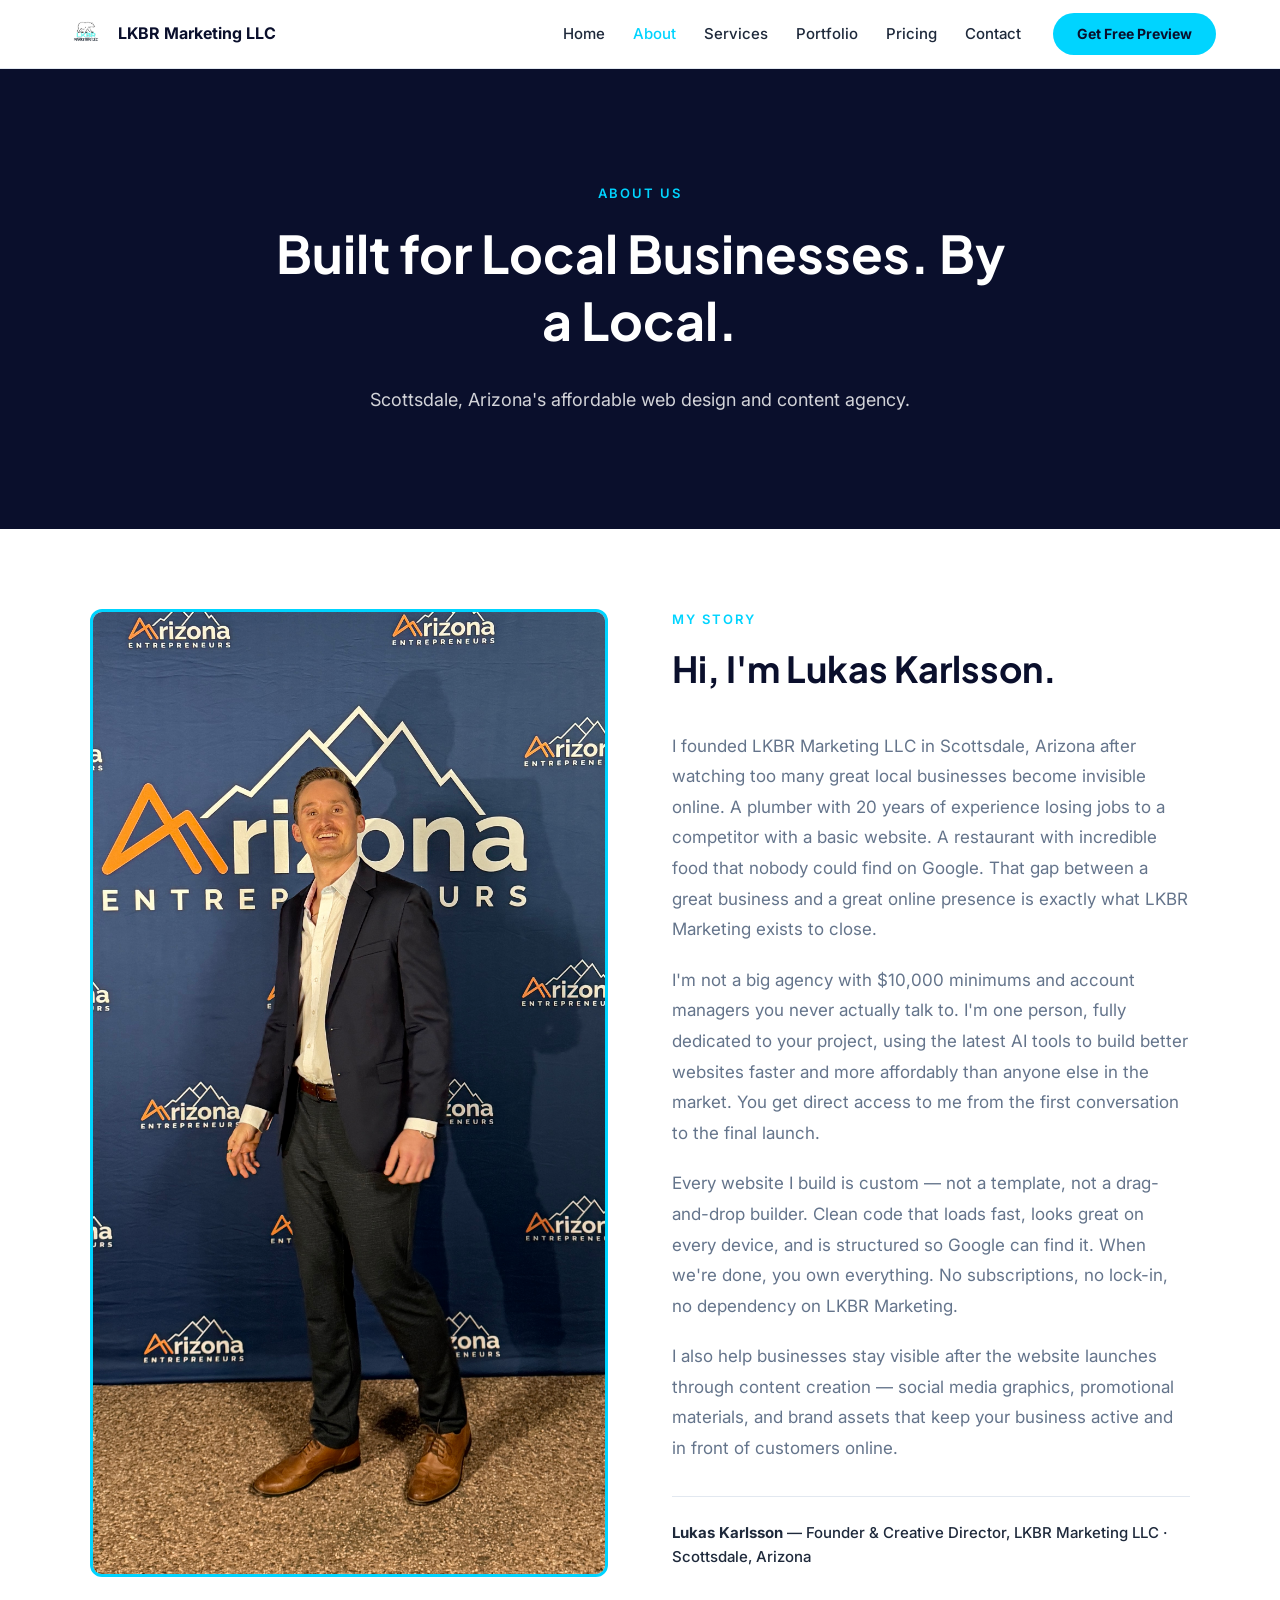
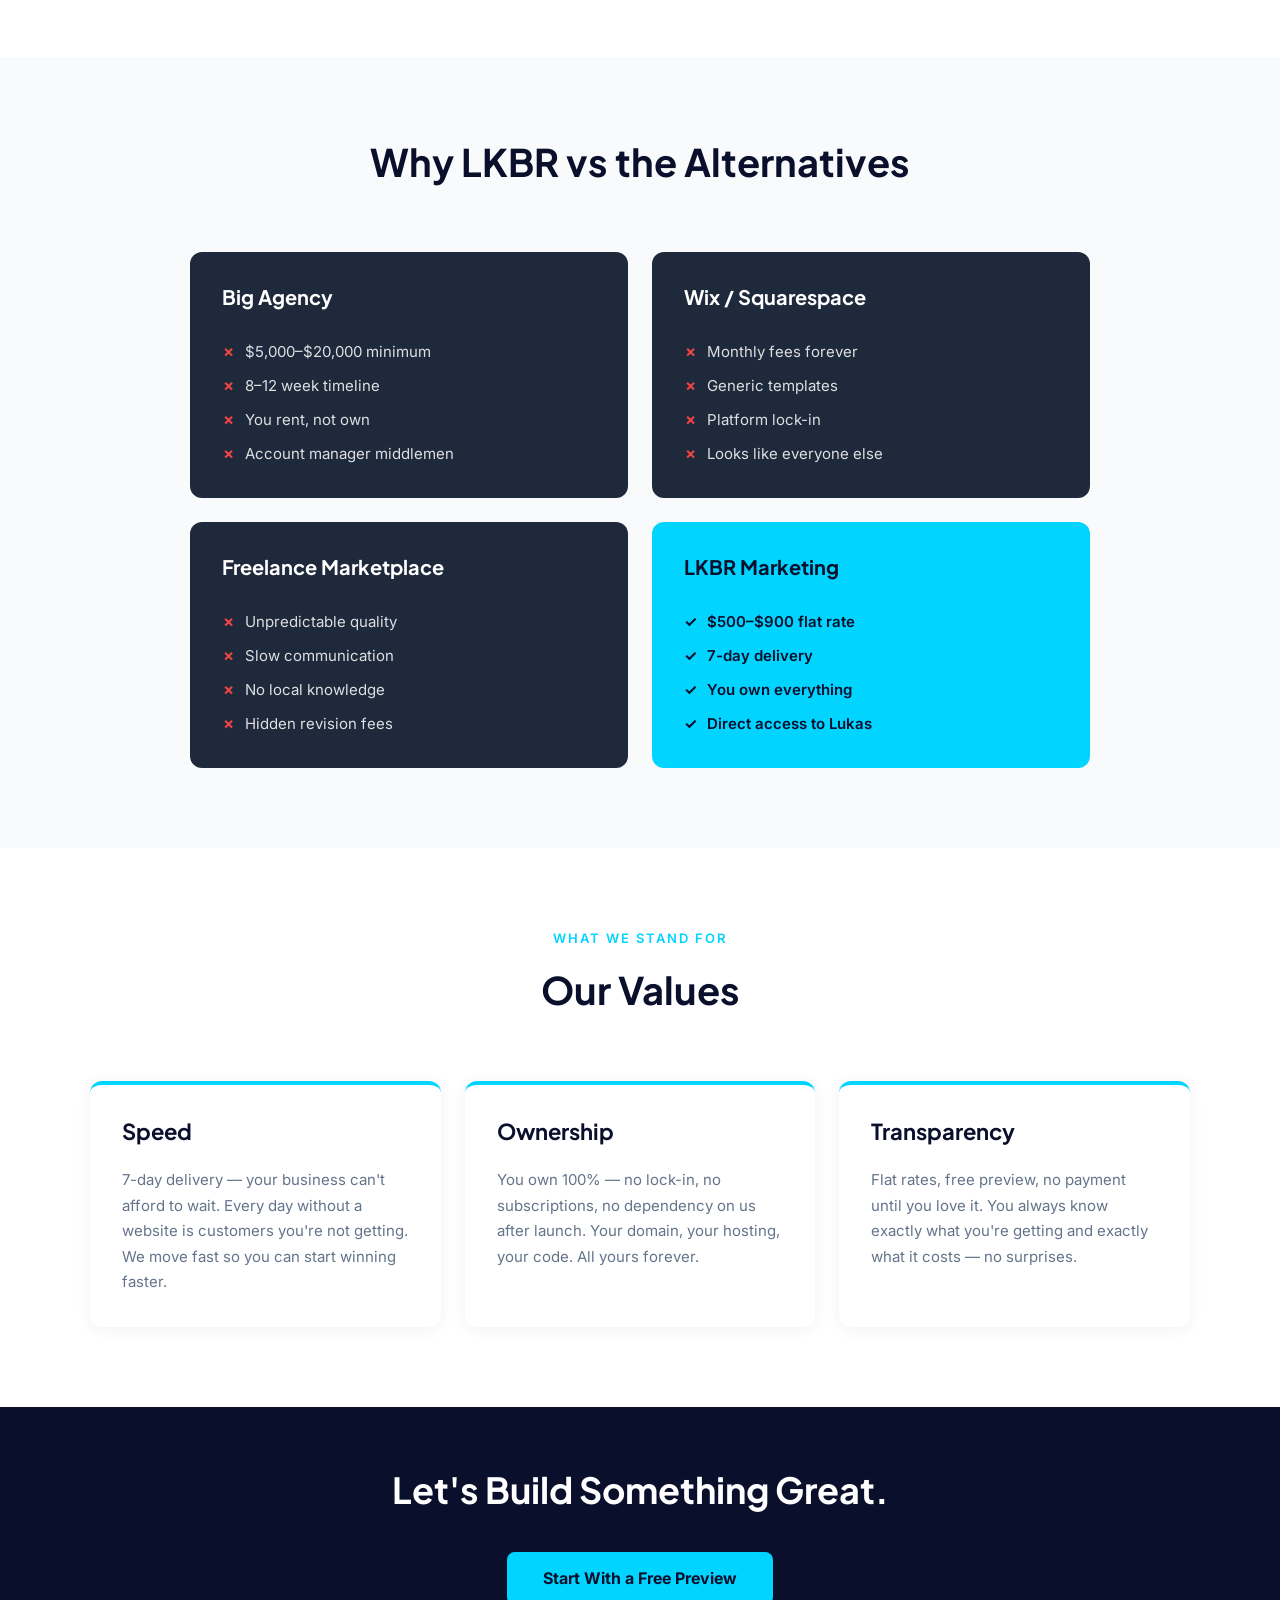
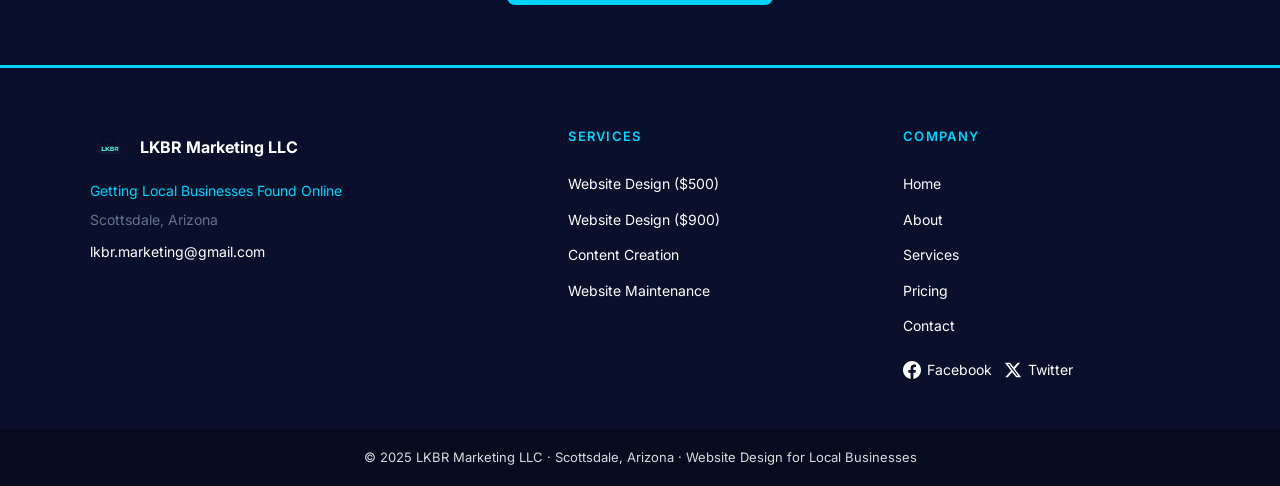
==== commit 2a285d3b: "Add video portfolio page and update nav on all pages Videos live in Portfolio/ locally but are gitig" ====
--- a/about.html
+++ b/about.html
@@ -24,6 +24,7 @@
         <li><a href="index.html">Home</a></li>
         <li><a href="about.html">About</a></li>
         <li><a href="services.html">Services</a></li>
+        <li><a href="portfolio.html">Portfolio</a></li>
         <li><a href="pricing.html">Pricing</a></li>
         <li><a href="contact.html">Contact</a></li>
       </ul>
@@ -41,6 +42,7 @@
       <li><a href="index.html">Home</a></li>
       <li><a href="about.html">About</a></li>
       <li><a href="services.html">Services</a></li>
+      <li><a href="portfolio.html">Portfolio</a></li>
       <li><a href="pricing.html">Pricing</a></li>
       <li><a href="contact.html">Contact</a></li>
     </ul>
--- a/style.css
+++ b/style.css
@@ -1692,6 +1692,96 @@
 
 .card-btn-gold:hover {
   background: #d97706;
+}
+
+/* ============================================================
+   Content Creation Card (Pricing Page)
+   ============================================================ */
+.section-content-creation {
+  background: var(--white);
+  padding: 0 24px 60px;
+}
+
+.content-creation-card {
+  max-width: var(--max-width);
+  margin: 0 auto;
+  background: #0a0f2c;
+  border-radius: 12px;
+  padding: 40px;
+  border-left: 4px solid #f59e0b;
+  display: grid;
+  grid-template-columns: 1fr 1fr;
+  gap: 48px;
+  align-items: center;
+}
+
+.cc-headline {
+  font-family: var(--font-heading);
+  font-size: 26px;
+  font-weight: 700;
+  color: var(--white);
+  margin-bottom: 8px;
+}
+
+.cc-subtext {
+  color: rgba(255, 255, 255, 0.75);
+  font-size: 15px;
+  line-height: 1.5;
+  margin-bottom: 24px;
+}
+
+.cc-list {
+  list-style: none;
+  padding: 0;
+  margin: 0;
+}
+
+.cc-list li {
+  color: var(--white);
+  font-size: 15px;
+  line-height: 1.8;
+  padding-left: 26px;
+  position: relative;
+}
+
+.cc-list li::before {
+  content: '\2713';
+  color: #f59e0b;
+  font-weight: 700;
+  position: absolute;
+  left: 0;
+}
+
+.cc-right {
+  display: flex;
+  flex-direction: column;
+  align-items: center;
+  text-align: center;
+  gap: 24px;
+}
+
+.cc-note {
+  color: #94a3b8;
+  font-size: 15px;
+  line-height: 1.6;
+}
+
+.cc-btn {
+  display: inline-block;
+  background: #f59e0b;
+  color: #0a0f2c;
+  font-family: var(--font-heading);
+  font-weight: 700;
+  font-size: 16px;
+  padding: 14px 32px;
+  border-radius: 8px;
+  text-decoration: none;
+  transition: opacity 0.2s;
+  white-space: nowrap;
+}
+
+.cc-btn:hover {
+  opacity: 0.88;
 }
 
 /* ============================================================
@@ -2216,6 +2306,120 @@
 }
 
 /* ============================================================
+   Portfolio Page
+   ============================================================ */
+.hero-portfolio {
+  height: 400px;
+  display: flex;
+  align-items: center;
+  justify-content: center;
+  background: var(--navy);
+  text-align: center;
+}
+
+.hero-portfolio .hero-content {
+  padding: 0 24px;
+  max-width: 800px;
+  width: 100%;
+}
+
+.hero-portfolio h1 {
+  font-family: 'Syne', var(--font-heading);
+  font-size: 48px;
+  color: var(--white);
+  margin-bottom: 16px;
+}
+
+.hero-portfolio .hero-sub {
+  font-size: 18px;
+  color: var(--muted);
+  line-height: 1.7;
+  max-width: 640px;
+  margin: 0 auto;
+}
+
+.section-portfolio-grid {
+  background: var(--white);
+  padding: var(--section-padding);
+}
+
+.section-portfolio-grid .section-header h2 {
+  font-family: 'Syne', var(--font-heading);
+}
+
+.portfolio-grid {
+  max-width: var(--max-width);
+  margin: 0 auto;
+  display: grid;
+  grid-template-columns: repeat(3, 1fr);
+  gap: 32px;
+}
+
+.video-card {
+  background: var(--white);
+  border: 1px solid var(--border);
+  border-radius: var(--radius);
+  overflow: hidden;
+  transition: box-shadow var(--transition), transform var(--transition);
+}
+
+.video-card:hover {
+  box-shadow: 0 8px 24px rgba(0,0,0,0.1);
+  transform: translateY(-2px);
+}
+
+.video-card video {
+  width: 100%;
+  max-height: 280px;
+  object-fit: cover;
+  display: block;
+  background: #000;
+}
+
+.video-card-body {
+  padding: 16px;
+}
+
+.video-tag {
+  display: inline-block;
+  background: var(--cyan);
+  color: var(--navy);
+  font-size: 11px;
+  font-weight: 600;
+  border-radius: 20px;
+  padding: 3px 10px;
+}
+
+.video-label {
+  font-family: 'Syne', var(--font-heading);
+  font-weight: 700;
+  color: var(--navy);
+  font-size: 16px;
+  margin-top: 8px;
+}
+
+.section-portfolio-cta {
+  background: var(--navy);
+  padding: var(--section-padding);
+  text-align: center;
+}
+
+.section-portfolio-cta h2 {
+  font-family: 'Syne', var(--font-heading);
+  font-size: 38px;
+  color: var(--white);
+  margin-bottom: 16px;
+}
+
+.section-portfolio-cta p {
+  color: var(--muted);
+  font-size: 18px;
+  max-width: 600px;
+  margin: 0 auto 32px;
+  line-height: 1.7;
+}
+
+/* ============================================================
    Responsive — 1024px
    ============================================================ */
 @media (max-width: 1024px) {
@@ -2227,12 +2431,19 @@
   .about-strip-img { max-width: 100%; }
   .story-grid { grid-template-columns: 1fr 1fr; gap: 40px; }
   .trust-cards { grid-template-columns: repeat(2, 1fr); }
+  .portfolio-grid { grid-template-columns: repeat(2, 1fr); }
 }
 
 /* ============================================================
    Responsive — 768px
    ============================================================ */
 @media (max-width: 768px) {
+  .content-creation-card {
+    grid-template-columns: 1fr;
+    gap: 32px;
+    border-left: none;
+    border-top: 4px solid #f59e0b;
+  }
   :root {
     --section-padding: 48px 20px;
   }
@@ -2296,6 +2507,12 @@
   /* Compare table */
   .compare-table { font-size: 13px; }
   .compare-table th, .compare-table td { padding: 10px 12px; }
+
+  /* Portfolio page */
+  .hero-portfolio { height: auto; padding: 60px 20px; }
+  .hero-portfolio h1 { font-size: 34px; }
+  .portfolio-grid { grid-template-columns: 1fr; }
+  .section-portfolio-cta h2 { font-size: 28px; }
 }
 
 /* ============================================================
